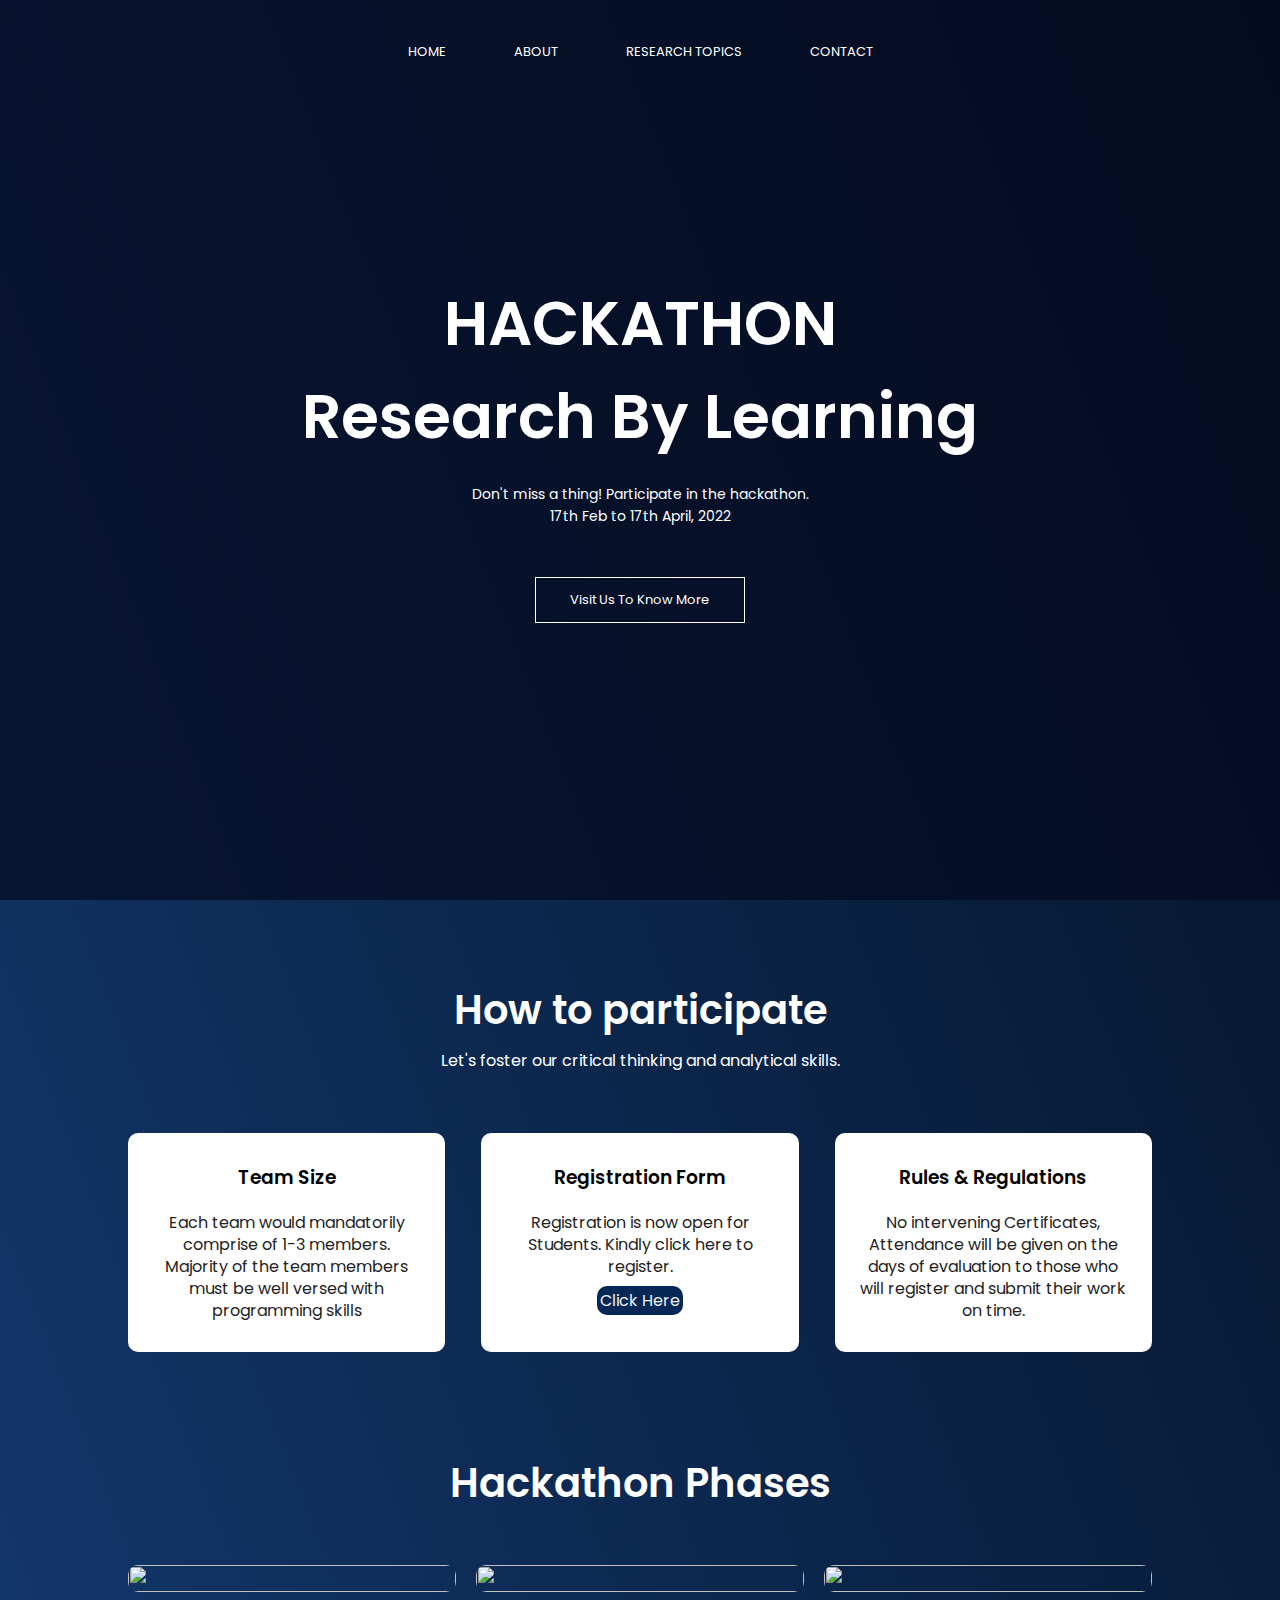
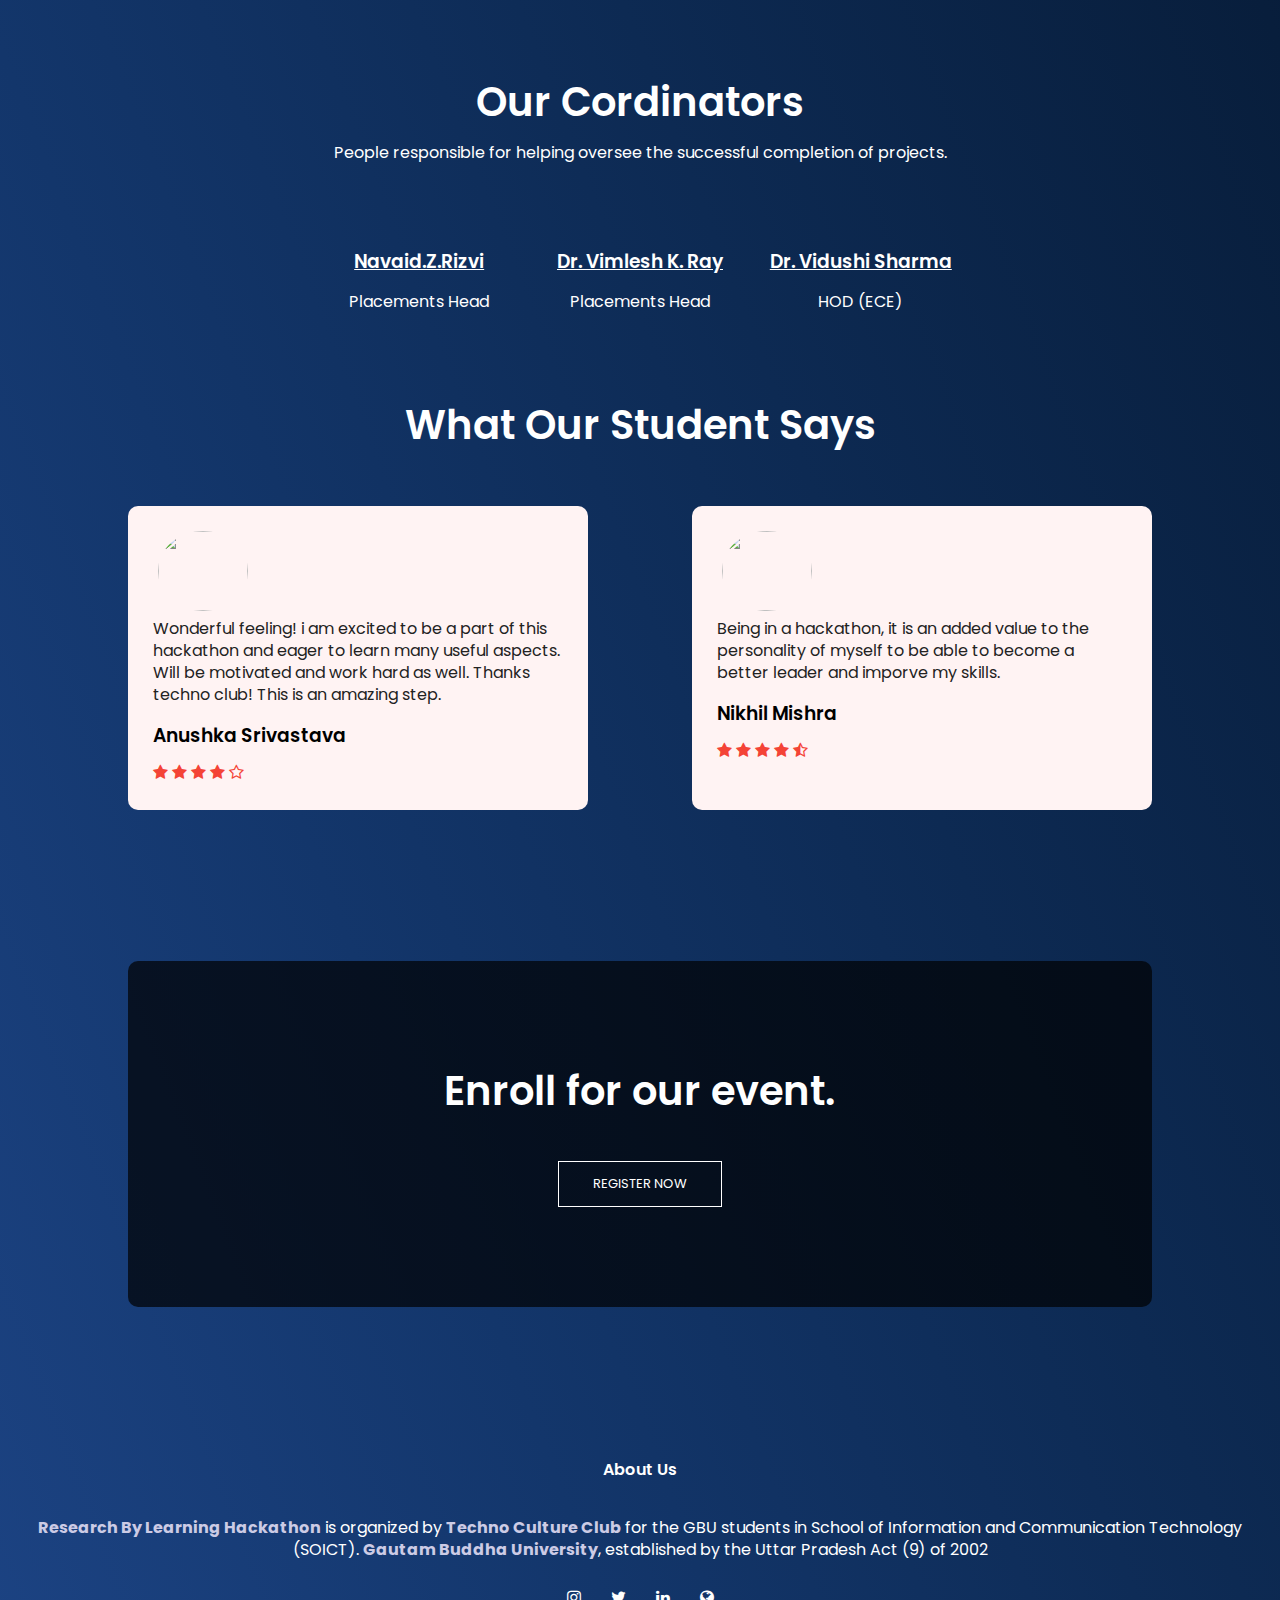
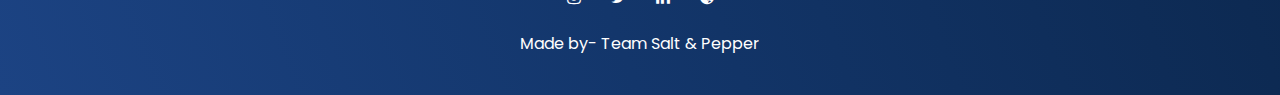
==== creators/index.html @ c098a521 "created a multiple pages" ====
<!DOCTYPE html>
<html lang="en">
<head>
    <meta charset="UTF-8">
    <meta http-equiv="X-UA-Compatible" content="IE=edge">
    <meta name="viewport" content="width=device-width, initial-scale=1.0">
    <title>creators</title>
    <link rel="stylesheet" href="index.css">
    <!-- ----------------links of the extra things used in the creation of website-------------------- -->
    <link rel="preconnect" href="https://fonts.googleapis.com">
<link rel="preconnect" href="https://fonts.gstatic.com" crossorigin>
<link href="https://fonts.googleapis.com/css2?family=Poppins:wght@100;200;300;400;600;700&family=Righteous&display=swap" rel="stylesheet">
<link rel="stylesheet" href="https://stackpath.bootstrapcdn.com/font-awesome/4.7.0/css/font-awesome.min.css">
</head>
<body>
    <!-- -------------------home page------------------- -->
    <section class="header">
        <nav>
            <div class="nav-links" id="navLinks">
                <i class="fa fa-times" onclick="hideMenu()"></i>
                <ul>
                    <li><a href="index.html">HOME</a></li>
                    <li><a href="about.html">ABOUT</a></li>
                    <li><a href="research_topic.html">RESEARCH TOPICS</a></li>
                    <li><a href="contactus.html">CONTACT</a></li>
                </ul>
            </div>
            <i class="fa fa-bars" onclick="showMenu()"></i>
        </nav>

        <diiv class="text-box">
            <h1>HACKATHON<br>Research By Learning</h1>
            <p>Don't miss a thing! Participate in the hackathon. <br> 17th Feb to 17th April, 2022 </p>
            <a href="" class="hero-btn">Visit Us To Know More</a>
        </diiv>
    </section>

<!-- ---------Participation deatils ----------------- -->
<section class="course">
    <h1>How to participate</h1>
    <p>Let's foster our critical thinking and analytical skills.</p>
    <div class="row">
        <div class="course-col">
            <h3>Team Size</h3>
            <p>Each team would mandatorily comprise of 1-3 members. Majority of the team members must be well versed with programming skills</p>
        </div>
        <div class="course-col">
            <h3>Registration Form</h3>
            <p>Registration is now open for Students. Kindly click here to register.</p>
            <a href="https://bit.ly/3J9kxMA" target="_blank"> Click Here</a>
        </div>
        <div class="course-col">
            <h3>Rules & Regulations</h3>
            <p>No intervening Certificates, Attendance will be given on the days of evaluation to those who will register and submit their work on time.</p>
        </div>
    </div>
</section>

<!-- --------Phases in hackathon ---------- -->
<section class="campus">
<h1>Hackathon Phases</h1>
<div class="row">
    <div class="campus-col">
        <img src="strategy.jpg">
        <div class="layer">
            <h3>5 Ps Strategy</h3>
        </div>  
    </div>
    <div class="campus-col">
        <img src="unique.jpg">
        <div class="layer">
            <h3>121 Session</h3>
        </div>   
    </div>
    <div class="campus-col">
        <img src="book.jpg">
        <div class="layer">
            <h3>Idea Submission</h3>
        </div>
    </div>
</div>
</section>

<!-- ------------cordinators in hackathon------------- -->
<section class="facilities">
    <h1>Our Cordinators</h1>
    <p>People responsible for helping oversee the successful completion of projects.</p>
    <div class="row">
        <div class="facilities-col">
            <img src="https://technoclub23.github.io/codefellas/assets/images/team/navaid.jpg" alt="">
            <h3><a href="https://www.linkedin.com/in/navaid-z-rizvi-ph-d-b46bb2b0/">Navaid.Z.Rizvi</a></h3> 
            <p>Placements Head</p>
        </div>
        <div class="facilities-col">
            <img src="https://technoclub23.github.io/codefellas/assets/images/team/vimlesh.jpg" alt="">
            <h3><a href="https://www.linkedin.com/in/vimlesh-kumar-ray-ph-d-99646b32/">Dr. Vimlesh K. Ray</a></h3>
            <p>Placements Head</p>
        </div>
        <div class="facilities-col">
            <img src="https://technoclub23.github.io/codefellas/assets/images/team/vidushi.jpg" alt="">
            <h3><a href="https://www.linkedin.com/in/vidushi-sharma-/">Dr. Vidushi Sharma</a></h3>
            <p>HOD (ECE)</p>
        </div>
    </div>
</section>

<!-- -------reviews of student about our hackatthon---------->
<section class="testimonials">
    <h1>What Our Student Says</h1>
    <div class="row">
        <div class="testimonial-col">
            <img src="https://technoclub23.github.io/codefellas/assets/images/team/Anu.jpeg" alt="">
            <p>Wonderful feeling! i am excited to be a part of this hackathon and eager to learn many useful aspects. Will be motivated and work hard as well. Thanks techno club! This is an amazing step.</p>
            <h3>Anushka Srivastava</h3>
            <i class="fa fa-star" aria-hidden="true"></i>
            <i class="fa fa-star" aria-hidden="true"></i>
            <i class="fa fa-star" aria-hidden="true"></i>
            <i class="fa fa-star" aria-hidden="true"></i>
            <i class="fa fa-star-o" aria-hidden="true"></i>
        </div>
        <div class="testimonial-col">
            <img src="https://technoclub23.github.io/codefellas/assets/images/team/Nik.jpg" alt="">
            <p>Being in a hackathon, it is an added value to the personality of myself to be able to become a better leader and imporve my skills.</p>
            <h3>Nikhil Mishra</h3>
            <i class="fa fa-star" aria-hidden="true"></i>
            <i class="fa fa-star" aria-hidden="true"></i>
            <i class="fa fa-star" aria-hidden="true"></i>
            <i class="fa fa-star" aria-hidden="true"></i>
            <i class="fa fa fa-star-half-o"></i>
        </div>
    </div>
</section>

<!-- -------call to action--------->
<section class="cta">
<h1>Enroll for our event.</h1>
<a href="https://bit.ly/3J9kxMA" class="hero-btn" target="_blank">REGISTER NOW</a>
</section>

<!-- --------footer--------- -->
<section class="footer">
    <h4>About Us</h4>
    <p><span>Research By Learning Hackathon</span> is organized by <span>Techno Culture Club</span> for the GBU students in School of Information and Communication Technology (SOICT). <span>Gautam Buddha University</span>, established by the Uttar Pradesh Act (9) of 2002  </p>
    <div class="icons">
       <a href="https://www.instagram.com/techno.club_gbu/"><i class="fa fa-instagram" aria-hidden="true"></i></a>
        <i class="fa fa-twitter" aria-hidden="true"></i>
        <a href="https://www.linkedin.com/company/techno-club-gbu/mycompany/"> <i class="fa fa-linkedin" aria-hidden="true"></i></a>
        <a href="https://www.gbu.ac.in/"><i class="fa fa-globe" aria-hidden="true"></i> </a>
    </div>
    <p>Made by- Team Salt & Pepper</p>
</section>

<!-- ---------------javascript for toggle menu ----------------->
    <script>
        var navLinks = document.getElementById("navLinks");
        function showMenu(){
            navLinks.style.right = "0";
        }
        
        function hideMenu(){
            navLinks.style.right = "-200px";
        }

    </script>
</body>
</html>
---- creators/index.css ----
*{
    margin: 0;
    padding: 0;
    font-family: 'poppins', sans-serif;
}
body{background-image: linear-gradient(to right top, #1c4383, #13366b, #0d2a53, #081e3c, #051227);
}
/* -----home page styling-------- */
.header{
    min-height: 100vh;
    width: 100%;
    background: linear-gradient(rgba(4,9,30,0.7),rgba(4,9,30,0.7)),url(https://media1.giphy.com/media/doXBzUFJRxpaUbuaqz/giphy.gif);
    background-repeat: no-repeat;
    background-position: bottom;
    background-size: cover;
    position: relative;
}
nav{
    display: flex;
    padding: 2%;
    justify-content: center;
    align-items: center;
}
.nav-links{
    flex: 1;
    text-align: center;
}
.nav-links ul li{
    list-style: none;
    display: inline-block;
    padding: 12px 32px;
    position: relative;
}
.nav-links ul li a{
    color: #fff;
    text-decoration: none;
    font-size: 13px;
}
.nav-links ul li a:hover{
    font-size: 1rem;
    transition: all 0.5s ease;
}
.text-box{
    width: 90%;
    color: #fff;
    position: absolute;
    top: 50%;
    left: 50%;
    transform: translate(-50%,-50%);
    text-align: center;
}
.text-box h1{
    font-size: 62px;
}
.text-box p{
    margin: 10px 0 40px;
    font-size: 14px;
    color: #fff;
}
.hero-btn{
    display: inline-block;
    text-decoration: none;
    color: #fff;
    border: 1px solid #fff;
    padding: 12px 34px;
    font-size: 13px;
    background: transparent;
    position: relative;
    cursor: pointer;
}
.hero-btn{
    display: inline-block;
    text-decoration: none;
    color: #fff;
    border: 1px solid #fff;
    padding: 12px 34px;
    font-size: 13px;
    background: transparent;
    position: relative;
    cursor: pointer;
}
.hero-btn:hover{
    border: 2px solid white;
    background: #214ff5;
    transition: 1s;
}
nav .fa{
    display: none;
}
@media(max-width: 700px){
    .text-box h1{
        font-size: 20px;
    }
    .nav-links ul li{
        display: block;
    }
    .nav-links{
        position: fixed;
        background: rgba(8, 8, 68, 0.984);
        height: 100vh;
        width: 200px;
        top: 0;
        right: -200px;
        text-align: left;
        z-index: 2;
        transition: 1s;
    }
    nav .fa{
        display: block;
        color: white;
        margin: 10px;
        position: absolute;
        top: 0;
        right: 0;
        font-size: 22px;
        cursor: pointer;
    }
    
    .nav-links ul{
        padding: 30px;
    }
}
/* -------- Participation deatils styling----- */
.course{
    width: 80%;
    margin: auto;
    text-align: center;
    padding-top: 80px;
}
h1{
    font-size: 40px;
    font-weight: 600;
    color: #fff;
}
p{
    color: white;
    font-size: 300;
    line-height: 22px;
    padding: 10px;
}
.course-col p{
    color: #222;
}
.course-col a{
   background-color: #062856;
   color: #f0f0f0;
   padding: 1%;
   border-radius: 10px;
   text-decoration: none;
}
.course-col a:hover{
  color: rgb(210, 205, 205);
}
.row{
    margin-top: 5%;
    display: flex;
    justify-content: space-between;
}
.course-col{
    flex-basis: 31%;
    background: #fff;
    border-radius: 10px;
    margin-bottom: 5%;
    padding: 20px 12px;
    box-sizing: border-box;
    transition: 0.5s;
}
h3{
    text-align: center;
    font-weight: 600;
    margin: 10px 0px;
}
.course-col:hover{
    box-shadow: rgba(249, 248, 248, 0.25) 0px 54px 55px, rgba(134, 165, 237, 0.12) 0px -12px 30px, rgb(233, 228, 228) 0px 4px 6px, rgba(186, 186, 186, 0.17) 0px 12px 13px, rgba(250, 27, 27, 0.09) 0px -3px 5px;
}
@media(max-width: 700px){
    .row{
        flex-direction: column;
    }

}
/* -------- Phases in hackathon styling------ */
.campus{
    width: 80%;
    margin: auto;
    text-align: center;
    padding-top: 50px;
}
.campus-col{
    flex-basis: 32%;
    border-radius: 10px;
    margin-bottom: 30px;
    position: relative;
    overflow: hidden;
}
.campus-col img{
    width: 100%;
    height: 100%;
    display: block;
    
}
.layer{
    background: transparent;
    height: 100%;
    width: 100%;
    position: absolute;
    top: 0;
    left: 0;
    transition: 0.5s;
}
.layer:hover{
    background: rgba(255, 255, 255, 0.734);
}
.layer h3{
    width: 100%;
    font-weight: 500;
    color: black;
    font-size: 26px;
    font-weight: 600;
    bottom: 0;
    left: 50%;
    transform: translateX(-50%);
    position: absolute;
    opacity: 0;
    transition: 0.5s;
}
.layer:hover h3{
    bottom: 49%;
    opacity: 1;
}
/* ---------facilities-------- */
.facilities{
    width: 50%;
    margin: auto;
    text-align: center;
    padding-top: 50px;
}
.facilities-col{
    flex-basis: 31%;
    border-radius: 10px;
    text-align: left;
    margin-bottom: 5%;
}
.facilities-col a{
    color: white;
}
.facilities-col img{
    width: 100%;
    border-radius: 10px;
}
.facilities-col p{
    padding: 0;
    text-align: center;
    justify-content: center;
}
.facilities-col h3{
    margin-top: 16px;
    margin-bottom: 15px;
    text-align: left;
    color: aliceblue;
    text-align: center;
    justify-content: center;
}
/* ------- testimonials------- */
.testimonials{
    width: 80%;
    padding-top: 50px;
    text-align: center;
    margin: auto;
}
.testimonial-col{
    flex-basis: 40%;
    border-radius: 10px;
    margin-bottom: 5%;
    text-align: left;
    background: #fff3f3;
    padding: 25px;
    cursor: pointer;
   
}
.testimonial-col img{
    height: 80px;
    width: 90px;
    margin-left: 5px;
    margin-right: 5px;
    border-radius: 50%;
}
.testimonial-col p{
    padding: 0;
    color: #222;
}
.testimonial-col h3{
    margin-top: 15px;
    text-align: left;
} 
.testimonial-col .fa{
    color: #f44336;
}
@media(max-width: 700px){
    .testimonial-col img{
        margin-left: 0px;
        margin-right: 15px;
    }
}

/* -------call to action------- */
.cta{
    margin: 100px auto;
    width: 80%;
    background: linear-gradient(rgba(0,0,0,0.7), rgba(0,0,0,0.7)),url(https://media1.giphy.com/media/doXBzUFJRxpaUbuaqz/giphy.gif);
    background-position: center;
    background-size: cover;
    border-radius: 10px;
    text-align: center;
    padding: 100px 0;
}
.cta h1{
    color: #fff ;
    margin-bottom: 40px;
    padding: 0;
}

@media(max-width: 700px){
    .cta h1{
        font-size: 24px;
    }
}

/* ---------footer----------- */
.footer{
    width: 100%;
    text-align: center;
    padding: 30px 0;
}
.footer span{
    font-weight: bold;
    color: rgb(204, 203, 229);
}
.footer h4{
    margin-bottom: 25px;
    margin-top: 20px;
    font-weight: 600;
    color: white;
}
.icons .fa{
    color: white;
    margin: 0 13px;
    cursor: pointer;
    padding: 18px 0;
}
.fa-heart-o{
    color: #f44336;
}

/* -------about us page------- */
.sub-header{
    height: 50vh;
    width: 100%;
    background-image: linear-gradient(rgba(4,9,30,0.7),rgba(4,9,30,0.7)),url(https://media1.giphy.com/media/doXBzUFJRxpaUbuaqz/giphy.gif);
    background-position: center;
    background-size: cover;
    text-align: center;
    color: #fff;
}
.sub-header h1{
    margin-top: 100px;
}
.about-us{
    width: 80%;
    margin: auto;
    padding-top: 80px;
    padding-bottom: 50px;
}
.about-col{
    flex-basis: 48%;
    padding: 30px 2px;
}
.about-col img{
    width: 100%;
}
.about-col h1{
    padding-top: 0;
}
.about-col p{
    padding: 15px 0 25px;
}
.red-btn{
    border: 1px solid white;
    background: transparent;
    color: white;
}
.red-btn:hover{
    color: #fff;
}
/* ----contact us----- */
.location iframe{
    width: 100%;

}
.contact-us{
    width: 80%;
    margin: auto;
}
.contact-col{
    flex-basis: 48%;
    margin-bottom: 30px;
}
.contact-col div{
    display: flex;
    align-items: center;
    margin-bottom: 40px;
}
.contact-col div .fa{
    font-size: 28px;
    color: white;
    margin: 10px;
    margin-right: 30px;
}
.contact-col div p{
    padding: 0;
}
.contact-col div h5{
    font-size: 20px;
    margin-bottom: 5px;
    color: white;
    font-weight: 400;
}
.contact-col input, .contact-col textarea{
    width: 100%;
    padding: 15px;
    margin-bottom: 17px;
    outline: none;
    border: 1px solid #ccc;
    box-sizing:border-box ;
}
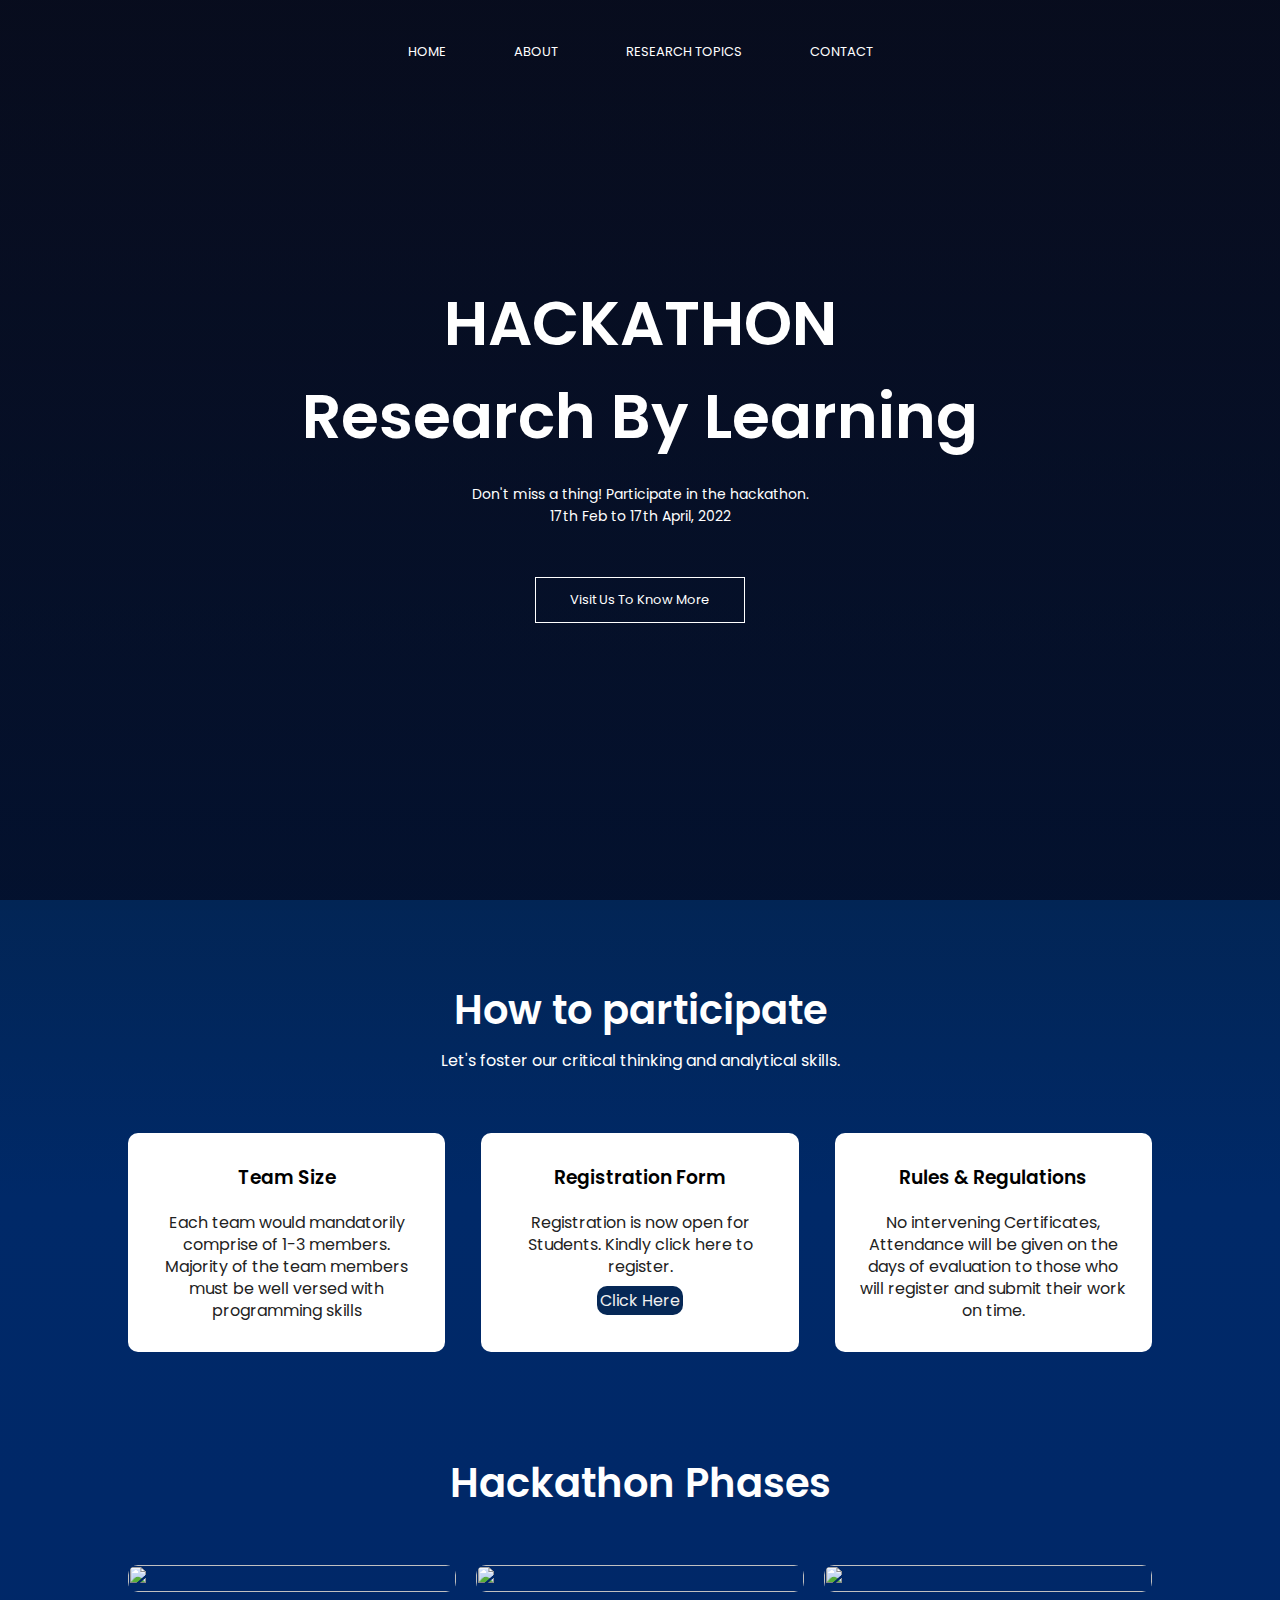
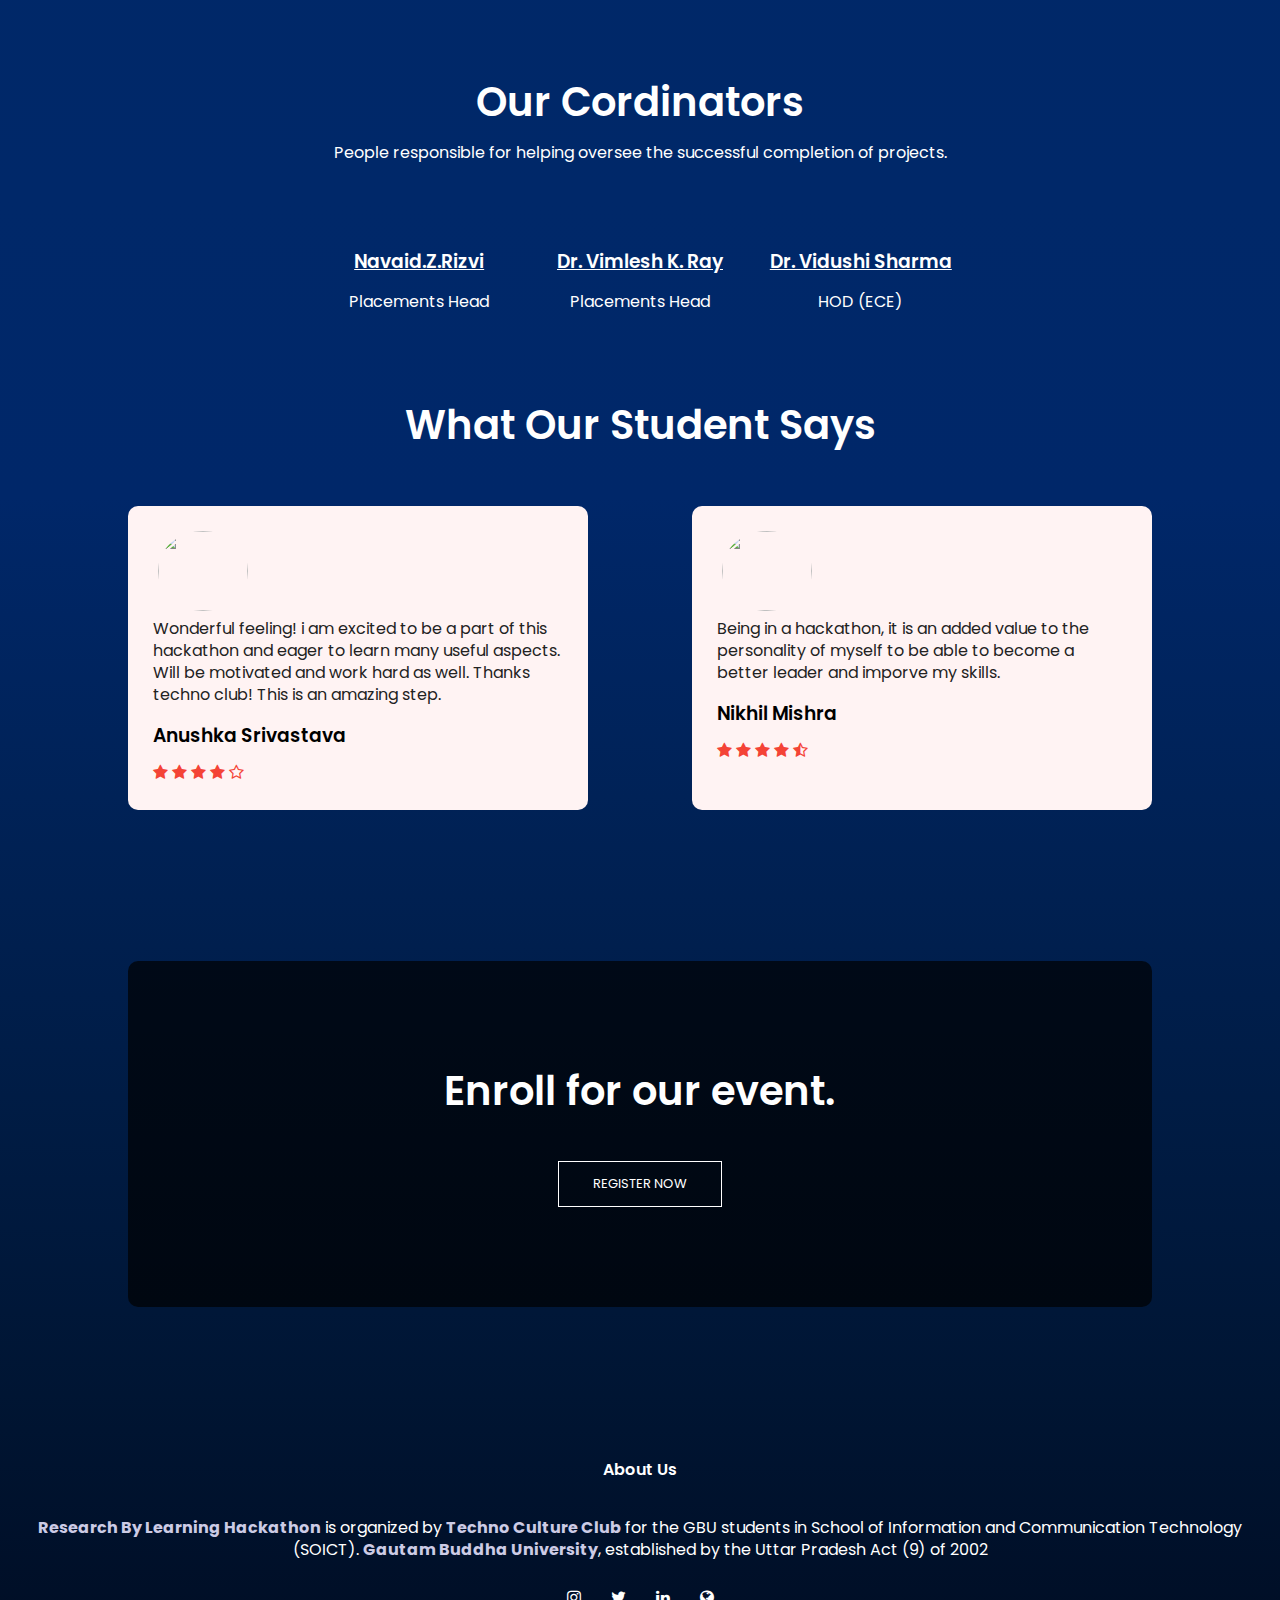
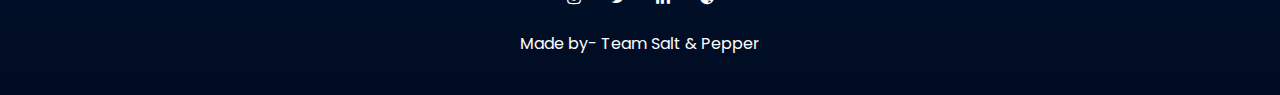
==== commit 884d4bbb: "updated many pages" ====
--- a/creators/index.html
+++ b/creators/index.html
@@ -4,7 +4,7 @@
     <meta charset="UTF-8">
     <meta http-equiv="X-UA-Compatible" content="IE=edge">
     <meta name="viewport" content="width=device-width, initial-scale=1.0">
-    <title>creators</title>
+    <title>Creators-Home</title>
     <link rel="stylesheet" href="index.css">
     <!-- ----------------links of the extra things used in the creation of website-------------------- -->
     <link rel="preconnect" href="https://fonts.googleapis.com">
--- a/creators/index.css
+++ b/creators/index.css
@@ -3,7 +3,8 @@
     padding: 0;
     font-family: 'poppins', sans-serif;
 }
-body{background-image: linear-gradient(to right top, #1c4383, #13366b, #0d2a53, #081e3c, #051227);
+body{
+    background-image: linear-gradient(to bottom, #10141c, #0e1a2e, #082041, #022555, #002968, #002868, #002869, #002769, #002257, #001c45, #001533, #000c22);
 }
 /* -----home page styling-------- */
 .header{
@@ -244,6 +245,10 @@
 .facilities-col a{
     color: white;
 }
+.facilities-col a:hover{
+    font-size: 20px;
+    transition: all 0.3s ease;
+}
 .facilities-col img{
     width: 100%;
     border-radius: 10px;
@@ -348,9 +353,6 @@
     cursor: pointer;
     padding: 18px 0;
 }
-.fa-heart-o{
-    color: #f44336;
-}
 
 /* -------about us page------- */
 .sub-header{
@@ -369,28 +371,39 @@
     width: 80%;
     margin: auto;
     padding-top: 80px;
-    padding-bottom: 50px;
 }
 .about-col{
     flex-basis: 48%;
-    padding: 30px 2px;
+
 }
 .about-col img{
     width: 100%;
+    height: 90%;
 }
 .about-col h1{
     padding-top: 0;
-}
-.about-col p{
-    padding: 15px 0 25px;
-}
-.red-btn{
-    border: 1px solid white;
-    background: transparent;
-    color: white;
-}
-.red-btn:hover{
-    color: #fff;
+    text-align: center;
+    justify-content: center;
+}
+.about-us li{
+    color: white;
+}
+.rules h1{
+    justify-content: center;
+    text-align: center;
+}
+.perks h1{
+    justify-content: center;
+    text-align: center;
+    margin-top: 9%;
+}
+.themes h1{
+    justify-content: center;
+    text-align: center;
+    margin-top: 9%;
+}
+.themes{
+    margin-bottom: 5%;
 }
 /* ----contact us----- */
 .location iframe{
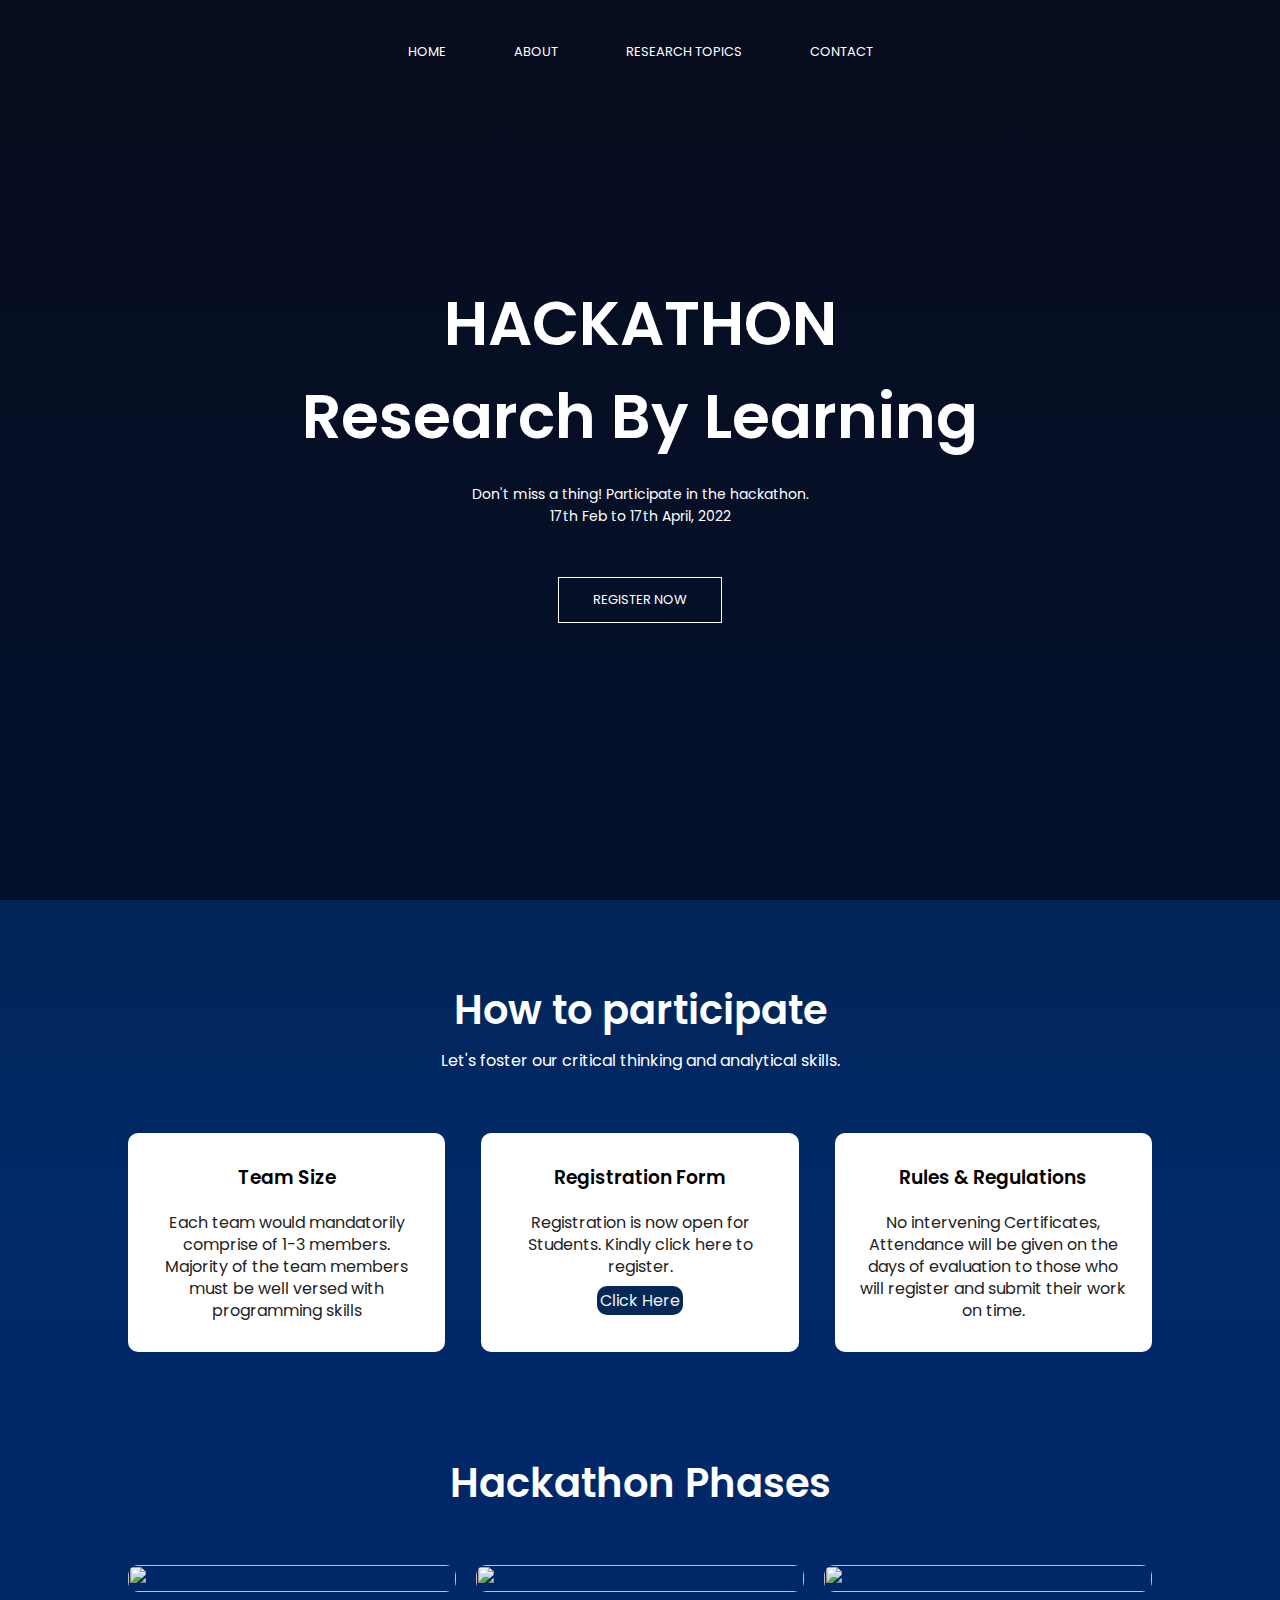
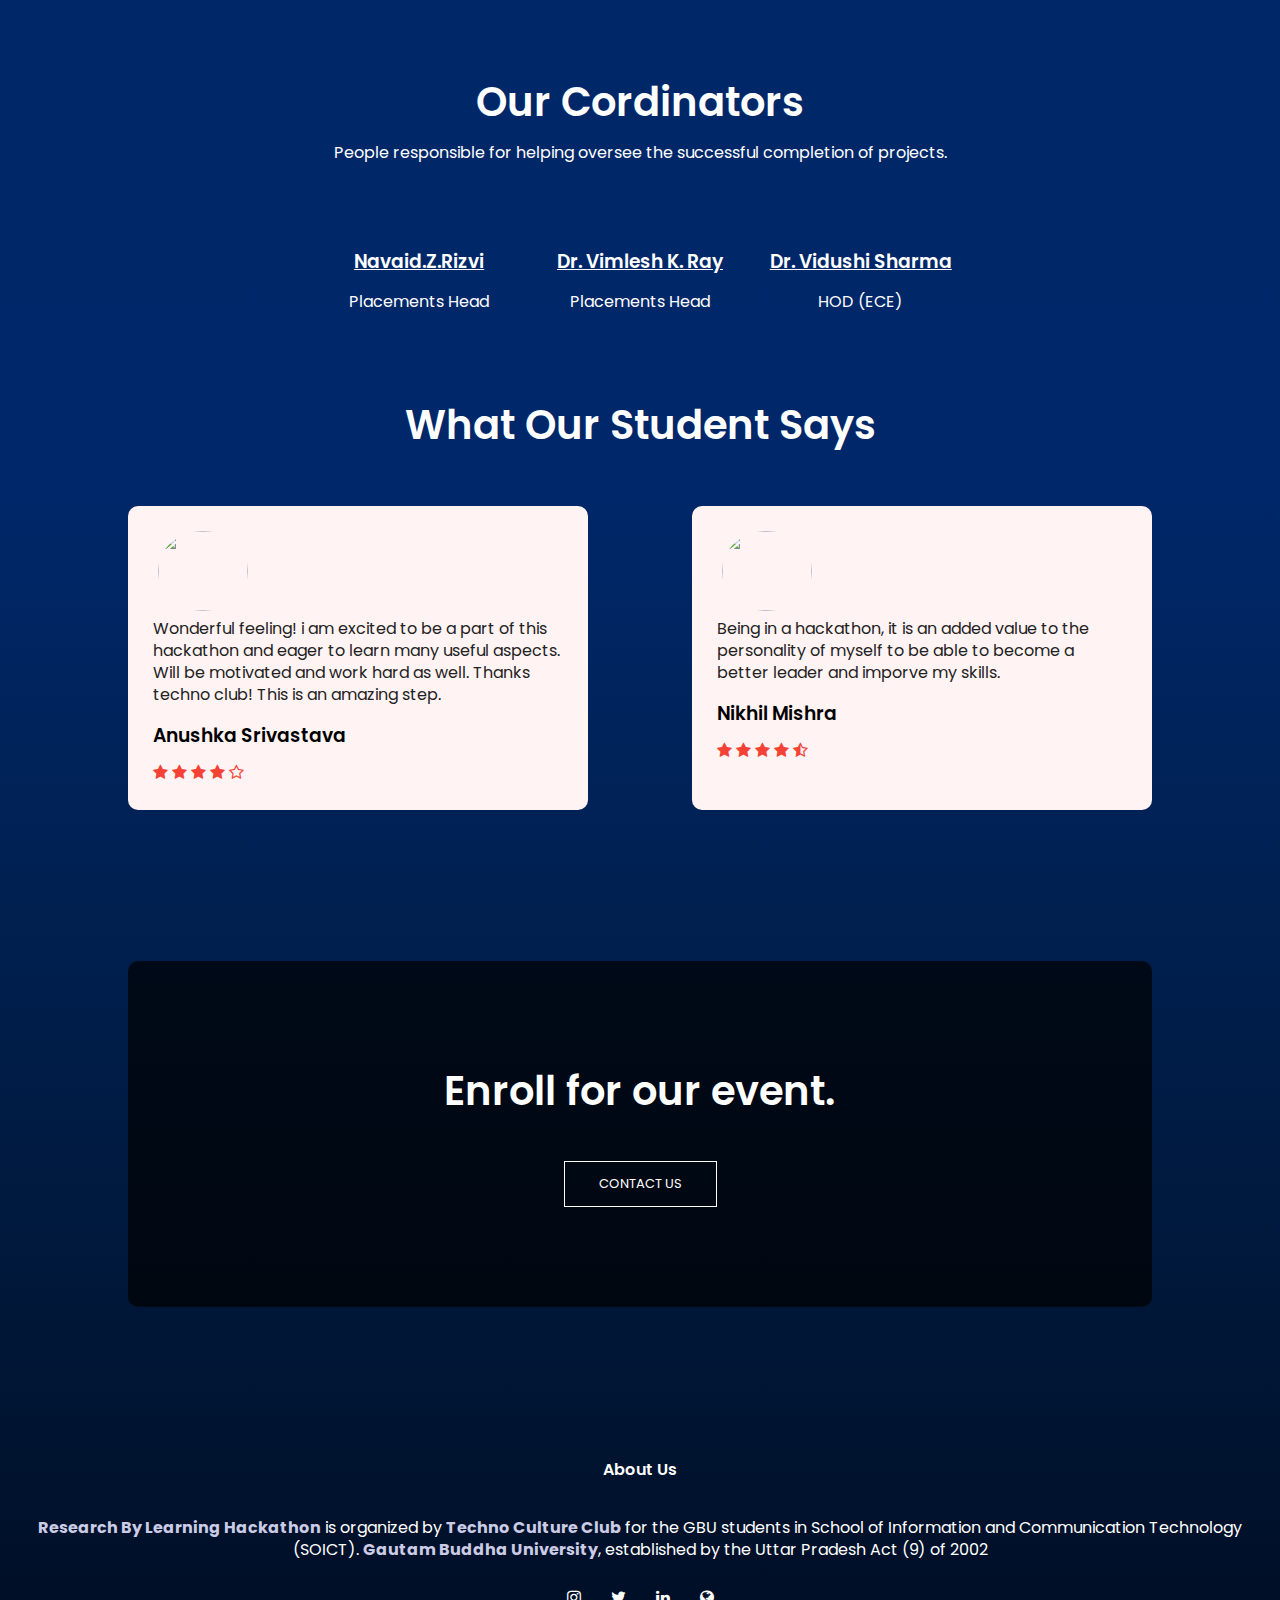
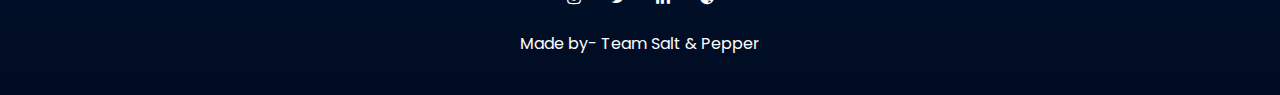
==== commit b4c15a01: "Update index.html" ====
--- a/creators/index.html
+++ b/creators/index.html
@@ -31,7 +31,7 @@
         <diiv class="text-box">
             <h1>HACKATHON<br>Research By Learning</h1>
             <p>Don't miss a thing! Participate in the hackathon. <br> 17th Feb to 17th April, 2022 </p>
-            <a href="" class="hero-btn">Visit Us To Know More</a>
+            <a href="https://bit.ly/3J9kxMA" target="_blank" class="hero-btn">REGISTER NOW</a>
         </diiv>
     </section>
 
@@ -134,7 +134,7 @@
 <!-- -------call to action--------->
 <section class="cta">
 <h1>Enroll for our event.</h1>
-<a href="https://bit.ly/3J9kxMA" class="hero-btn" target="_blank">REGISTER NOW</a>
+<a href="contactus.html" class="hero-btn" target="_blank">CONTACT US</a>
 </section>
 
 <!-- --------footer--------- -->
@@ -163,4 +163,4 @@
 
     </script>
 </body>
-</html>+</html>
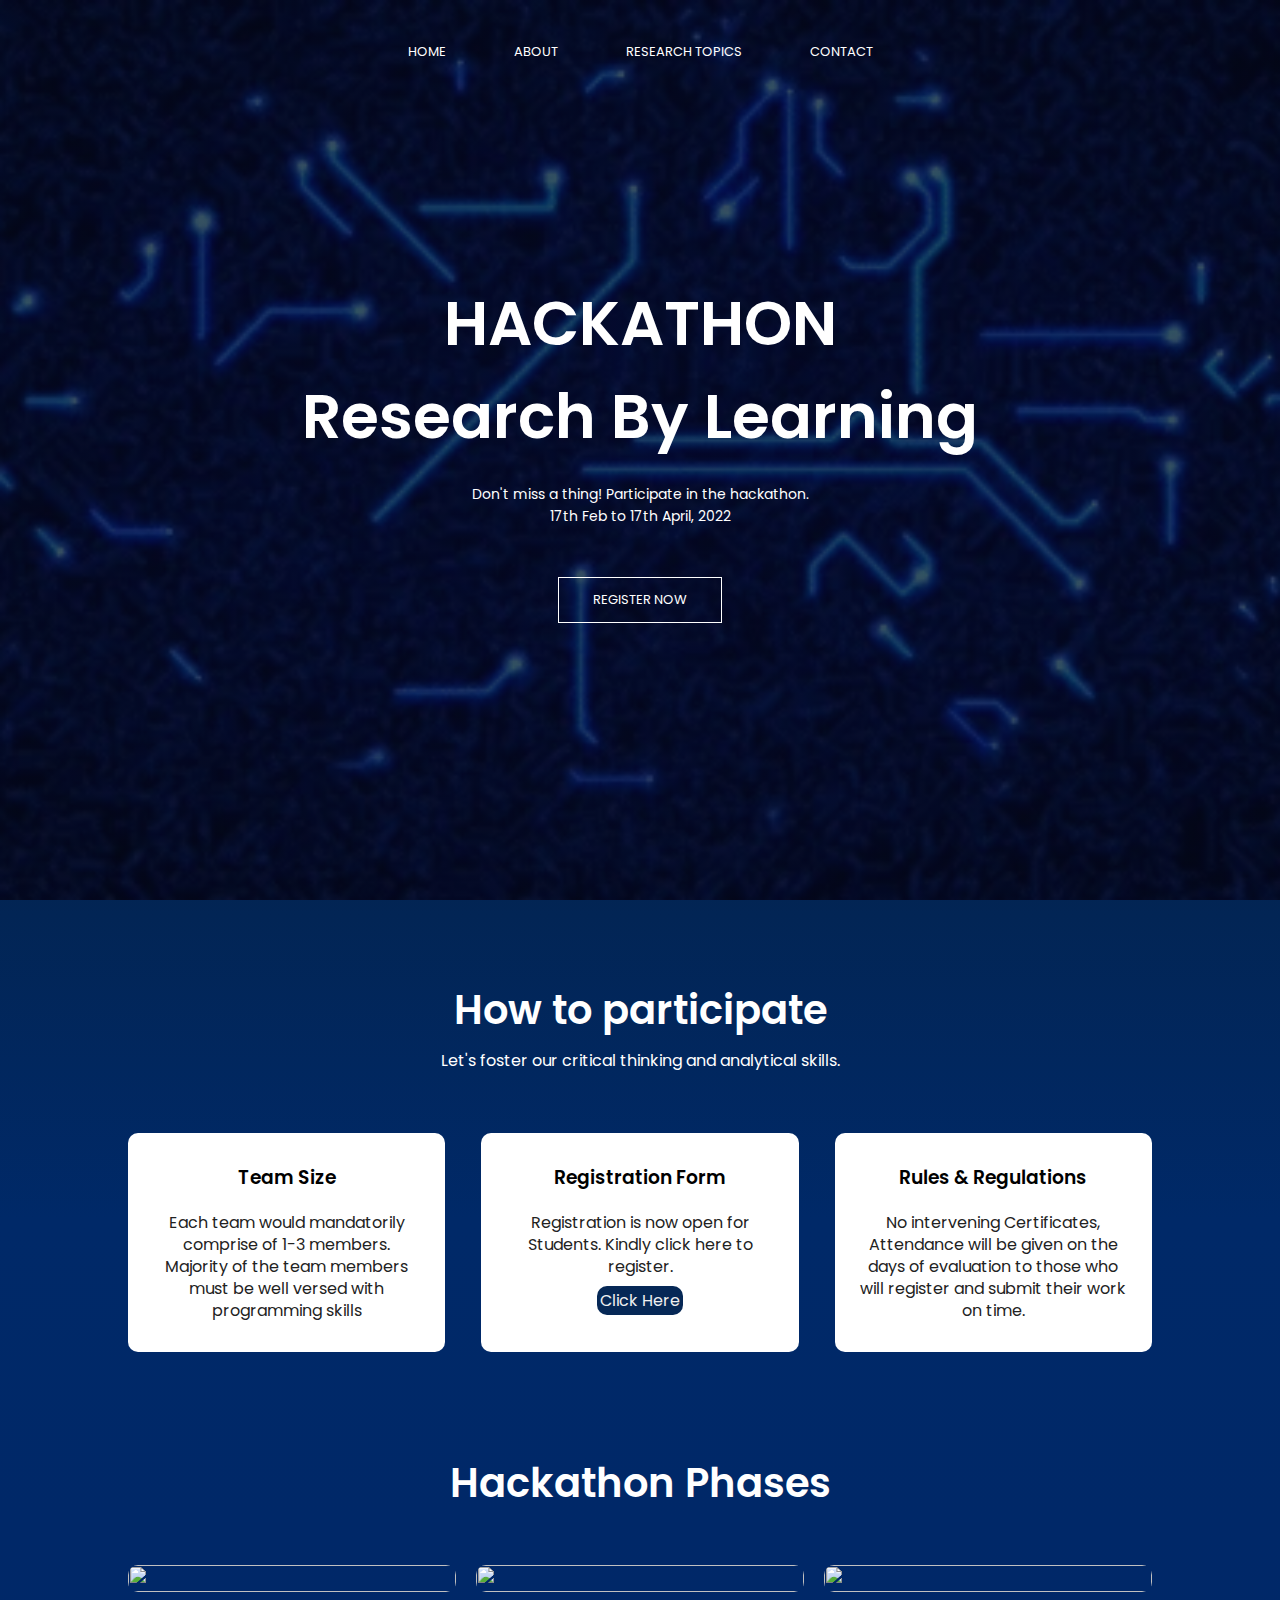
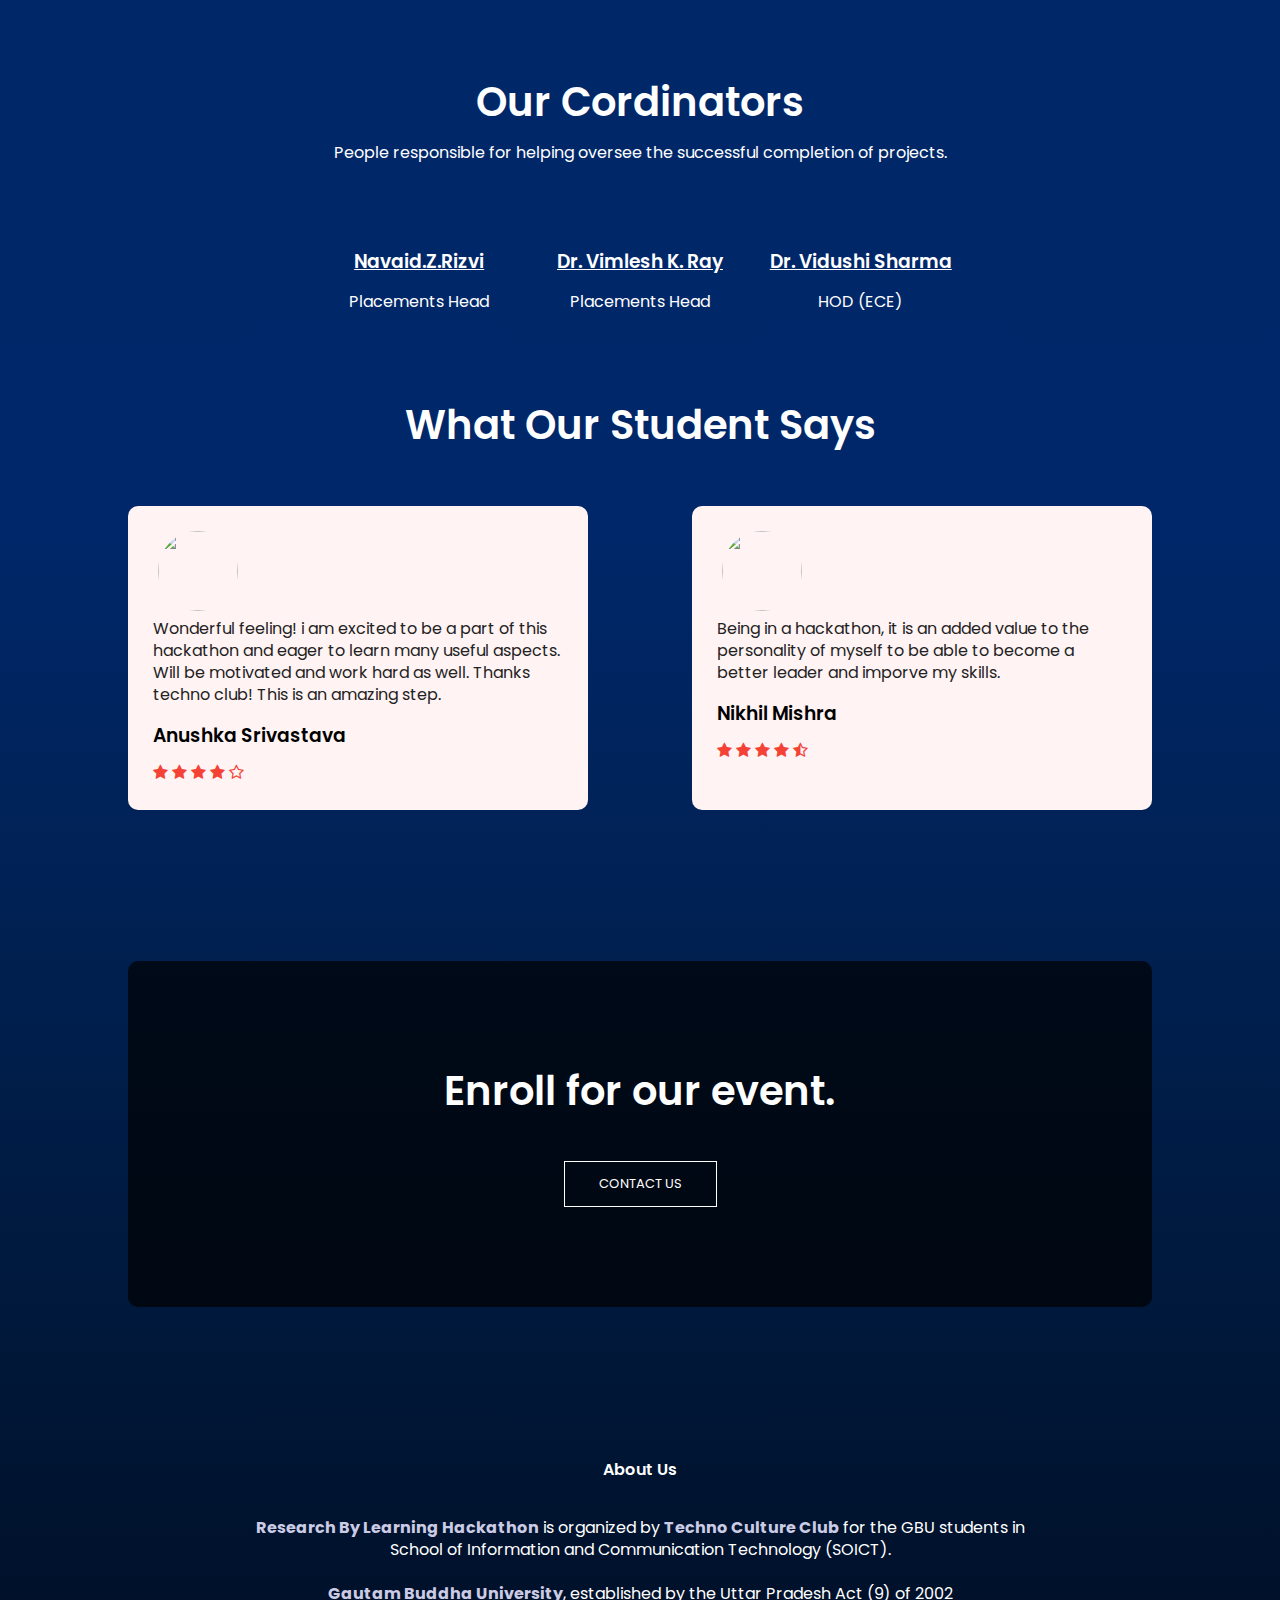
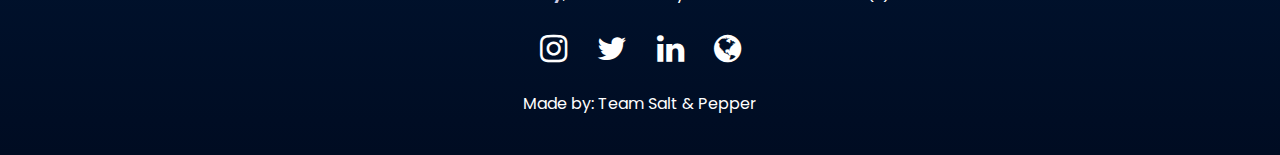
==== commit 9661adf4: "Refracting" ====
--- a/creators/index.html
+++ b/creators/index.html
@@ -5,12 +5,14 @@
     <meta http-equiv="X-UA-Compatible" content="IE=edge">
     <meta name="viewport" content="width=device-width, initial-scale=1.0">
     <title>Creators-Home</title>
-    <link rel="stylesheet" href="index.css">
+    <link rel="stylesheet" href="css/index.css">
     <!-- ----------------links of the extra things used in the creation of website-------------------- -->
     <link rel="preconnect" href="https://fonts.googleapis.com">
 <link rel="preconnect" href="https://fonts.gstatic.com" crossorigin>
 <link href="https://fonts.googleapis.com/css2?family=Poppins:wght@100;200;300;400;600;700&family=Righteous&display=swap" rel="stylesheet">
 <link rel="stylesheet" href="https://stackpath.bootstrapcdn.com/font-awesome/4.7.0/css/font-awesome.min.css">
+   <link rel="tcc_icon" href="tcc_logo.png">
+    <link rel="icon" type="image/x-icon" href="/assets/images/favicon.ico">
 </head>
 <body>
     <!-- -------------------home page------------------- -->
@@ -31,7 +33,7 @@
         <diiv class="text-box">
             <h1>HACKATHON<br>Research By Learning</h1>
             <p>Don't miss a thing! Participate in the hackathon. <br> 17th Feb to 17th April, 2022 </p>
-            <a href="https://bit.ly/3J9kxMA" target="_blank" class="hero-btn">REGISTER NOW</a>
+            <a href="https://docs.google.com/forms/d/e/1FAIpQLSdYcnOT80okYi_B1BzQ5h1br3KyFZRXed3HaYb7rXrW_xLAjw/closedform" target="_blank" class="hero-btn">REGISTER NOW</a>
         </diiv>
     </section>
 
@@ -47,7 +49,7 @@
         <div class="course-col">
             <h3>Registration Form</h3>
             <p>Registration is now open for Students. Kindly click here to register.</p>
-            <a href="https://bit.ly/3J9kxMA" target="_blank"> Click Here</a>
+            <a href="https://docs.google.com/forms/d/e/1FAIpQLSdYcnOT80okYi_B1BzQ5h1br3KyFZRXed3HaYb7rXrW_xLAjw/closedform" target="_blank"> Click Here</a>
         </div>
         <div class="course-col">
             <h3>Rules & Regulations</h3>
@@ -109,7 +111,7 @@
     <h1>What Our Student Says</h1>
     <div class="row">
         <div class="testimonial-col">
-            <img src="https://technoclub23.github.io/codefellas/assets/images/team/Anu.jpeg" alt="">
+            <img src="assets/images/Anu.jpg" alt="">
             <p>Wonderful feeling! i am excited to be a part of this hackathon and eager to learn many useful aspects. Will be motivated and work hard as well. Thanks techno club! This is an amazing step.</p>
             <h3>Anushka Srivastava</h3>
             <i class="fa fa-star" aria-hidden="true"></i>
@@ -119,7 +121,7 @@
             <i class="fa fa-star-o" aria-hidden="true"></i>
         </div>
         <div class="testimonial-col">
-            <img src="https://technoclub23.github.io/codefellas/assets/images/team/Nik.jpg" alt="">
+            <img src="assets/images/nik.jpg" alt="">
             <p>Being in a hackathon, it is an added value to the personality of myself to be able to become a better leader and imporve my skills.</p>
             <h3>Nikhil Mishra</h3>
             <i class="fa fa-star" aria-hidden="true"></i>
@@ -140,14 +142,16 @@
 <!-- --------footer--------- -->
 <section class="footer">
     <h4>About Us</h4>
-    <p><span>Research By Learning Hackathon</span> is organized by <span>Techno Culture Club</span> for the GBU students in School of Information and Communication Technology (SOICT). <span>Gautam Buddha University</span>, established by the Uttar Pradesh Act (9) of 2002  </p>
+    <p><span>Research By Learning Hackathon</span> is organized by <span>Techno Culture Club</span> for the GBU students in <br>
+         School of Information and Communication Technology (SOICT). <br><br>
+        <span>Gautam Buddha University</span>, established by the Uttar Pradesh Act (9) of 2002  </p>
     <div class="icons">
-       <a href="https://www.instagram.com/techno.club_gbu/"><i class="fa fa-instagram" aria-hidden="true"></i></a>
-        <i class="fa fa-twitter" aria-hidden="true"></i>
-        <a href="https://www.linkedin.com/company/techno-club-gbu/mycompany/"> <i class="fa fa-linkedin" aria-hidden="true"></i></a>
-        <a href="https://www.gbu.ac.in/"><i class="fa fa-globe" aria-hidden="true"></i> </a>
+       <a href="https://www.instagram.com/techno.club_gbu/"><i class="fa fa-instagram fa-2x" aria-hidden="true"></i></a>
+        <i class="fa fa-twitter fa-2x" aria-hidden="true"></i>
+        <a href="https://www.linkedin.com/company/techno-club-gbu/mycompany/"> <i class="fa fa-linkedin fa-2x" aria-hidden="true"></i></a>
+        <a href="https://www.gbu.ac.in/"><i class="fa fa-globe fa-2x" aria-hidden="true"></i> </a>
     </div>
-    <p>Made by- Team Salt & Pepper</p>
+    <p>Made by: Team Salt & Pepper</p>
 </section>
 
 <!-- ---------------javascript for toggle menu ----------------->
--- a/creators/css/index.css
+++ b/creators/css/index.css
@@ -0,0 +1,457 @@
+*{
+    margin: 0;
+    padding: 0;
+    font-family: 'poppins', sans-serif;
+}
+body{
+    background-image: linear-gradient(to bottom, #10141c, #0e1a2e, #082041, #022555, #002968, #002868, #002869, #002769, #002257, #001c45, #001533, #000c22);
+}
+/* -----home page styling-------- */
+.header{
+    min-height: 100vh;
+    width: 100%;
+    background: linear-gradient(rgba(4,9,30,0.7),rgba(4,9,30,0.7)),url(assets/images/bg.webp);
+    background-repeat: no-repeat;
+    background-position: bottom;
+    background-size: cover;
+    position: relative;
+}
+nav{
+    display: flex;
+    padding: 2%;
+    justify-content: center;
+    align-items: center;
+}
+.nav-links{
+    flex: 1;
+    text-align: center;
+}
+.nav-links ul li{
+    list-style: none;
+    display: inline-block;
+    padding: 12px 32px;
+    position: relative;
+}
+.nav-links ul li a{
+    color: #fff;
+    text-decoration: none;
+    font-size: 13px;
+}
+.nav-links ul li a:hover{
+    font-size: 1rem;
+    transition: all 0.5s ease;
+}
+.text-box{
+    width: 90%;
+    color: #fff;
+    position: absolute;
+    top: 50%;
+    left: 50%;
+    transform: translate(-50%,-50%);
+    text-align: center;
+}
+.text-box h1{
+    font-size: 62px;
+}
+.text-box p{
+    margin: 10px 0 40px;
+    font-size: 14px;
+    color: #fff;
+}
+.hero-btn{
+    display: inline-block;
+    text-decoration: none;
+    color: #fff;
+    border: 1px solid #fff;
+    padding: 12px 34px;
+    font-size: 13px;
+    background: transparent;
+    position: relative;
+    cursor: pointer;
+}
+.hero-btn{
+    display: inline-block;
+    text-decoration: none;
+    color: #fff;
+    border: 1px solid #fff;
+    padding: 12px 34px;
+    font-size: 13px;
+    background: transparent;
+    position: relative;
+    cursor: pointer;
+}
+.hero-btn:hover{
+    border: 2px solid white;
+    background: #214ff5;
+    transition: 1s;
+}
+nav .fa{
+    display: none;
+}
+@media(max-width: 700px){
+    .text-box h1{
+        font-size: 20px;
+    }
+    .nav-links ul li{
+        display: block;
+    }
+    .nav-links{
+        position: fixed;
+        background: rgba(8, 8, 68, 0.984);
+        height: 100vh;
+        width: 200px;
+        top: 0;
+        right: -200px;
+        text-align: left;
+        z-index: 2;
+        transition: 1s;
+    }
+    nav .fa{
+        display: block;
+        color: white;
+        margin: 10px;
+        position: absolute;
+        top: 0;
+        right: 0;
+        font-size: 22px;
+        cursor: pointer;
+    }
+    
+    .nav-links ul{
+        padding: 30px;
+    }
+}
+/* -------- Participation deatils styling----- */
+.course{
+    width: 80%;
+    margin: auto;
+    text-align: center;
+    padding-top: 80px;
+}
+h1{
+    font-size: 40px;
+    font-weight: 600;
+    color: #fff;
+}
+p{
+    color: white;
+    font-size: 300;
+    line-height: 22px;
+    padding: 10px;
+}
+.course-col p{
+    color: #222;
+}
+.course-col a{
+   background-color: #062856;
+   color: #f0f0f0;
+   padding: 1%;
+   border-radius: 10px;
+   text-decoration: none;
+}
+.course-col a:hover{
+  color: rgb(210, 205, 205);
+}
+.row{
+    margin-top: 5%;
+    display: flex;
+    justify-content: space-between;
+}
+.course-col{
+    flex-basis: 31%;
+    background: #fff;
+    border-radius: 10px;
+    margin-bottom: 5%;
+    padding: 20px 12px;
+    box-sizing: border-box;
+    transition: 0.5s;
+}
+h3{
+    text-align: center;
+    font-weight: 600;
+    margin: 10px 0px;
+}
+.course-col:hover{
+    box-shadow: rgba(249, 248, 248, 0.25) 0px 54px 55px, rgba(134, 165, 237, 0.12) 0px -12px 30px, rgb(233, 228, 228) 0px 4px 6px, rgba(186, 186, 186, 0.17) 0px 12px 13px, rgba(250, 27, 27, 0.09) 0px -3px 5px;
+}
+@media(max-width: 700px){
+    .row{
+        flex-direction: column;
+    }
+
+}
+/* -------- Phases in hackathon styling------ */
+.campus{
+    width: 80%;
+    margin: auto;
+    text-align: center;
+    padding-top: 50px;
+}
+.campus-col{
+    flex-basis: 32%;
+    border-radius: 10px;
+    margin-bottom: 30px;
+    position: relative;
+    overflow: hidden;
+}
+.campus-col img{
+    width: 100%;
+    height: 100%;
+    object-fit: fill;
+    display: block;
+    
+}
+.layer{
+    background: transparent;
+    height: 100%;
+    width: 100%;
+    position: absolute;
+    top: 0;
+    left: 0;
+    transition: 0.5s;
+}
+.layer:hover{
+    background: rgba(255, 255, 255, 0.734);
+}
+.layer h3{
+    width: 100%;
+    font-weight: 500;
+    color: black;
+    font-size: 26px;
+    font-weight: 600;
+    bottom: 0;
+    left: 50%;
+    transform: translateX(-50%);
+    position: absolute;
+    opacity: 0;
+    transition: 0.5s;
+}
+.layer:hover h3{
+    bottom: 49%;
+    opacity: 1;
+}
+/* ---------facilities-------- */
+.facilities{
+    width: 50%;
+    margin: auto;
+    text-align: center;
+    padding-top: 50px;
+}
+.facilities-col{
+    flex-basis: 31%;
+    border-radius: 10px;
+    text-align: left;
+    margin-bottom: 5%;
+}
+.facilities-col a{
+    color: white;
+}
+.facilities-col a:hover{
+    font-size: 20px;
+    transition: all 0.3s ease;
+}
+.facilities-col img{
+    width: 100%;
+    border-radius: 10px;
+}
+.facilities-col p{
+    padding: 0;
+    text-align: center;
+    justify-content: center;
+}
+.facilities-col h3{
+    margin-top: 16px;
+    margin-bottom: 15px;
+    text-align: left;
+    color: aliceblue;
+    text-align: center;
+    justify-content: center;
+}
+/* ------- testimonials------- */
+.testimonials{
+    width: 80%;
+    padding-top: 50px;
+    text-align: center;
+    margin: auto;
+}
+.testimonial-col{
+    flex-basis: 40%;
+    border-radius: 10px;
+    margin-bottom: 5%;
+    text-align: left;
+    background: #fff3f3;
+    padding: 25px;
+    cursor: pointer;
+   
+}
+.testimonial-col img{
+    height: 80px;
+    width: 80px;
+    object-fit: cover;
+    margin-left: 5px;
+    margin-right: 5px;
+    border-radius: 50%;
+}
+.testimonial-col p{
+    padding: 0;
+    color: #222;
+}
+.testimonial-col h3{
+    margin-top: 15px;
+    text-align: left;
+} 
+.testimonial-col .fa{
+    color: #f44336;
+}
+@media(max-width: 700px){
+    .testimonial-col img{
+        margin-left: 0px;
+        margin-right: 15px;
+    }
+}
+
+/* -------call to action------- */
+.cta{
+    margin: 100px auto;
+    width: 80%;
+    background: linear-gradient(rgba(0,0,0,0.7), rgba(0,0,0,0.7)),url(https://media1.giphy.com/media/doXBzUFJRxpaUbuaqz/giphy.gif);
+    background-position: center;
+    background-size: cover;
+    border-radius: 10px;
+    text-align: center;
+    padding: 100px 0;
+}
+.cta h1{
+    color: #fff ;
+    margin-bottom: 40px;
+    padding: 0;
+}
+
+@media(max-width: 700px){
+    .cta h1{
+        font-size: 24px;
+    }
+}
+
+/* ---------footer----------- */
+.footer{
+    width: 100%;
+    text-align: center;
+    padding: 30px 0;
+}
+.footer span{
+    font-weight: bold;
+    color: rgb(204, 203, 229);
+}
+.footer h4{
+    margin-bottom: 25px;
+    margin-top: 20px;
+    font-weight: 600;
+    color: white;
+}
+.icons .fa{
+    color: white;
+    margin: 0 13px;
+    cursor: pointer;
+    padding: 18px 0;
+}
+
+/* -------about us page------- */
+.sub-header{
+    height: 35vh;
+    width: 100%;
+    background-image: linear-gradient(rgba(4,9,30,0.7),rgba(4,9,30,0.7)),url(https://media1.giphy.com/media/doXBzUFJRxpaUbuaqz/giphy.gif);
+    background-position: center;
+    background-size: cover;
+    text-align: center;
+    color: #fff;
+}
+.sub-header h1{
+    margin-top: 5px;
+}
+.about-us{
+    width: 80%;
+    margin: auto;
+    padding-top: 20px;
+}
+.about-col{
+    flex-basis: 48%;
+}
+#about-para{
+    margin-top: 1%;
+}
+
+.about-col img{
+    width: 80%;
+    height: 90%;
+    border-radius: 200%;
+    margin-left: 50px;
+}
+.about-col h1{
+    padding-top: 0;
+    text-align: left;
+    margin-left: 2%;
+    justify-content: left;
+}
+.about-us li{
+    color: white;
+}
+.rules h1{
+    padding-top: 0;
+    text-align: left;
+    justify-content: left;
+}
+.perks h1{
+    justify-content: left;
+    text-align: left;
+    margin-top: 9%;
+}
+.perks{
+    margin-bottom: 9%;
+}
+.themes h1{
+    padding-top: 0;
+    text-align: left;
+    justify-content: left;
+}
+/* ----contact us----- */
+.location iframe{
+    width: 100%;
+
+}
+.contact-us{
+    width: 80%;
+    margin: auto;
+}
+.contact-col{
+    flex-basis: 48%;
+    margin-bottom: 30px;
+}
+.contact-col div{
+    display: flex;
+    align-items: center;
+    margin-bottom: 40px;
+}
+.contact-col div .fa{
+    font-size: 28px;
+    color: white;
+    margin: 10px;
+    margin-right: 30px;
+}
+.contact-col div p{
+    padding: 0;
+}
+.contact-col div h5{
+    font-size: 20px;
+    margin-bottom: 5px;
+    color: white;
+    font-weight: 400;
+}
+.contact-col input, .contact-col textarea{
+    width: 100%;
+    padding: 15px;
+    margin-bottom: 17px;
+    outline: none;
+    border: 1px solid #ccc;
+    box-sizing:border-box ;
+}